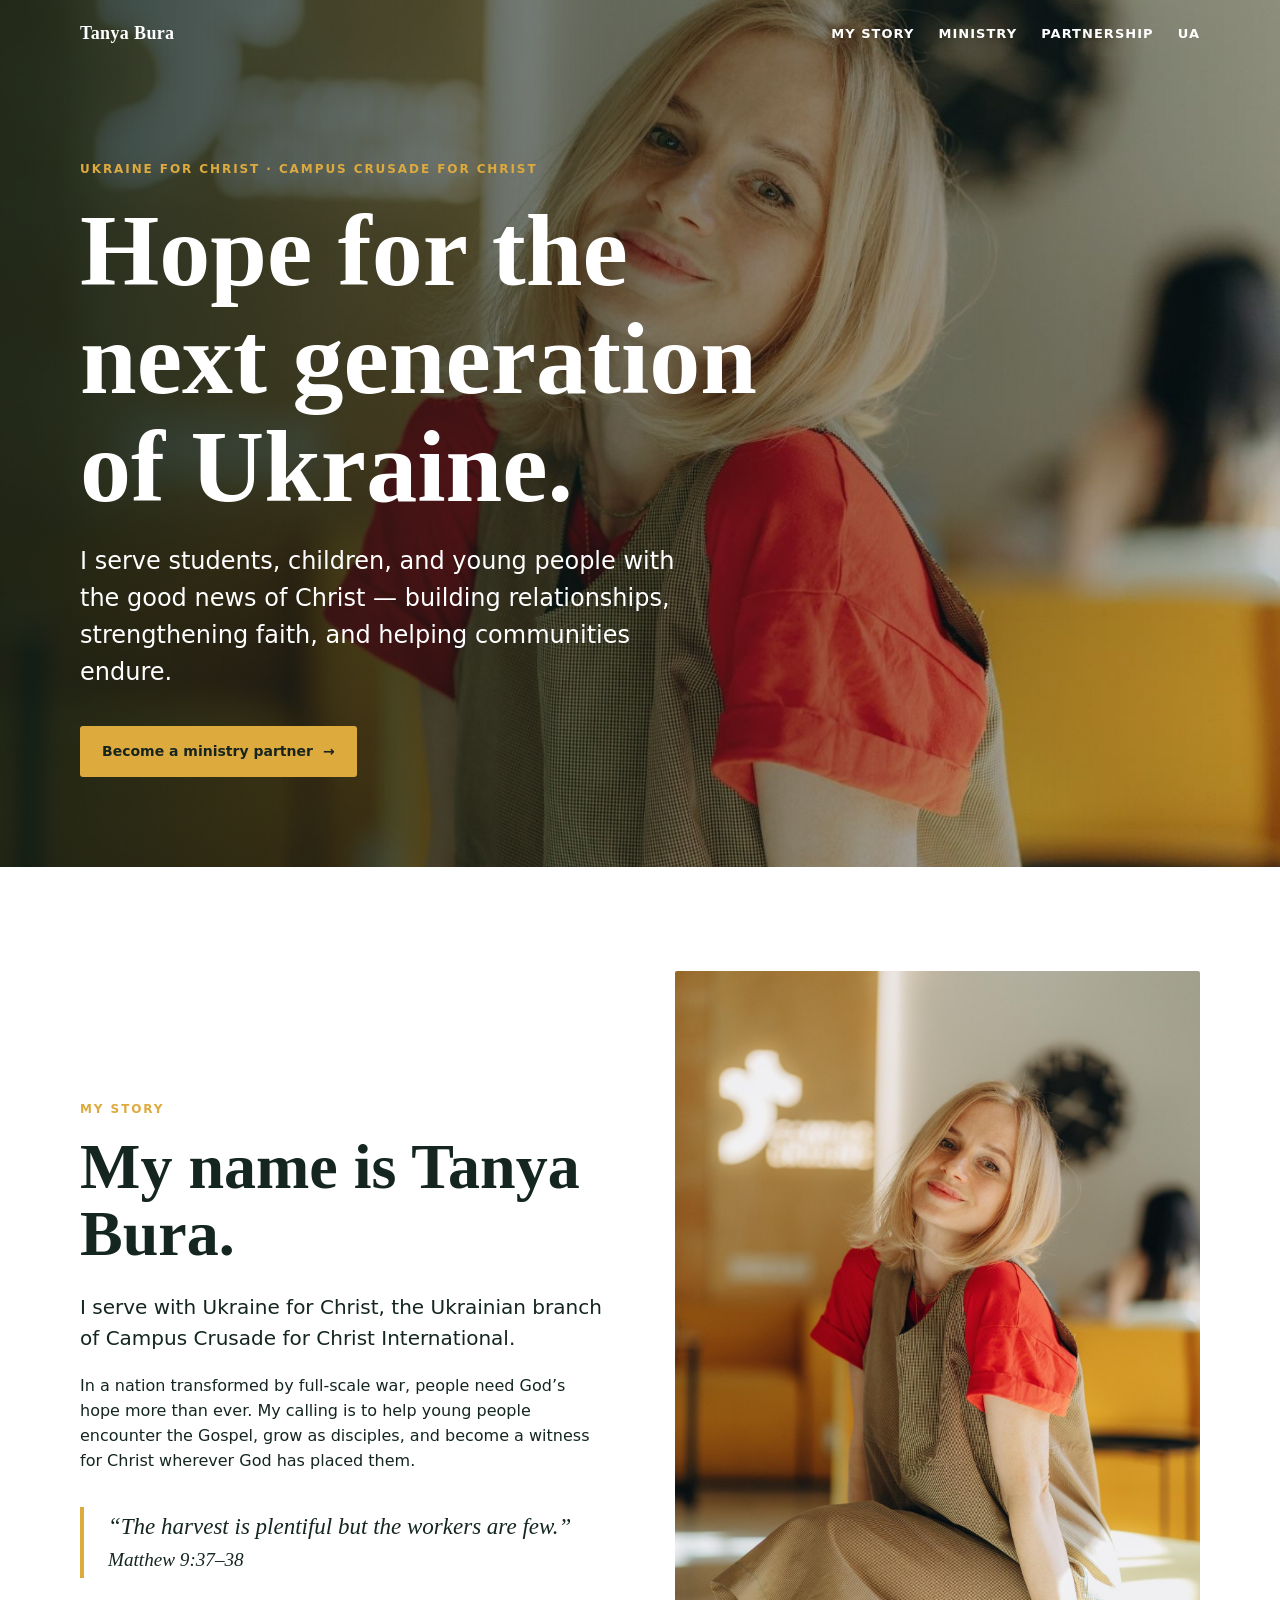
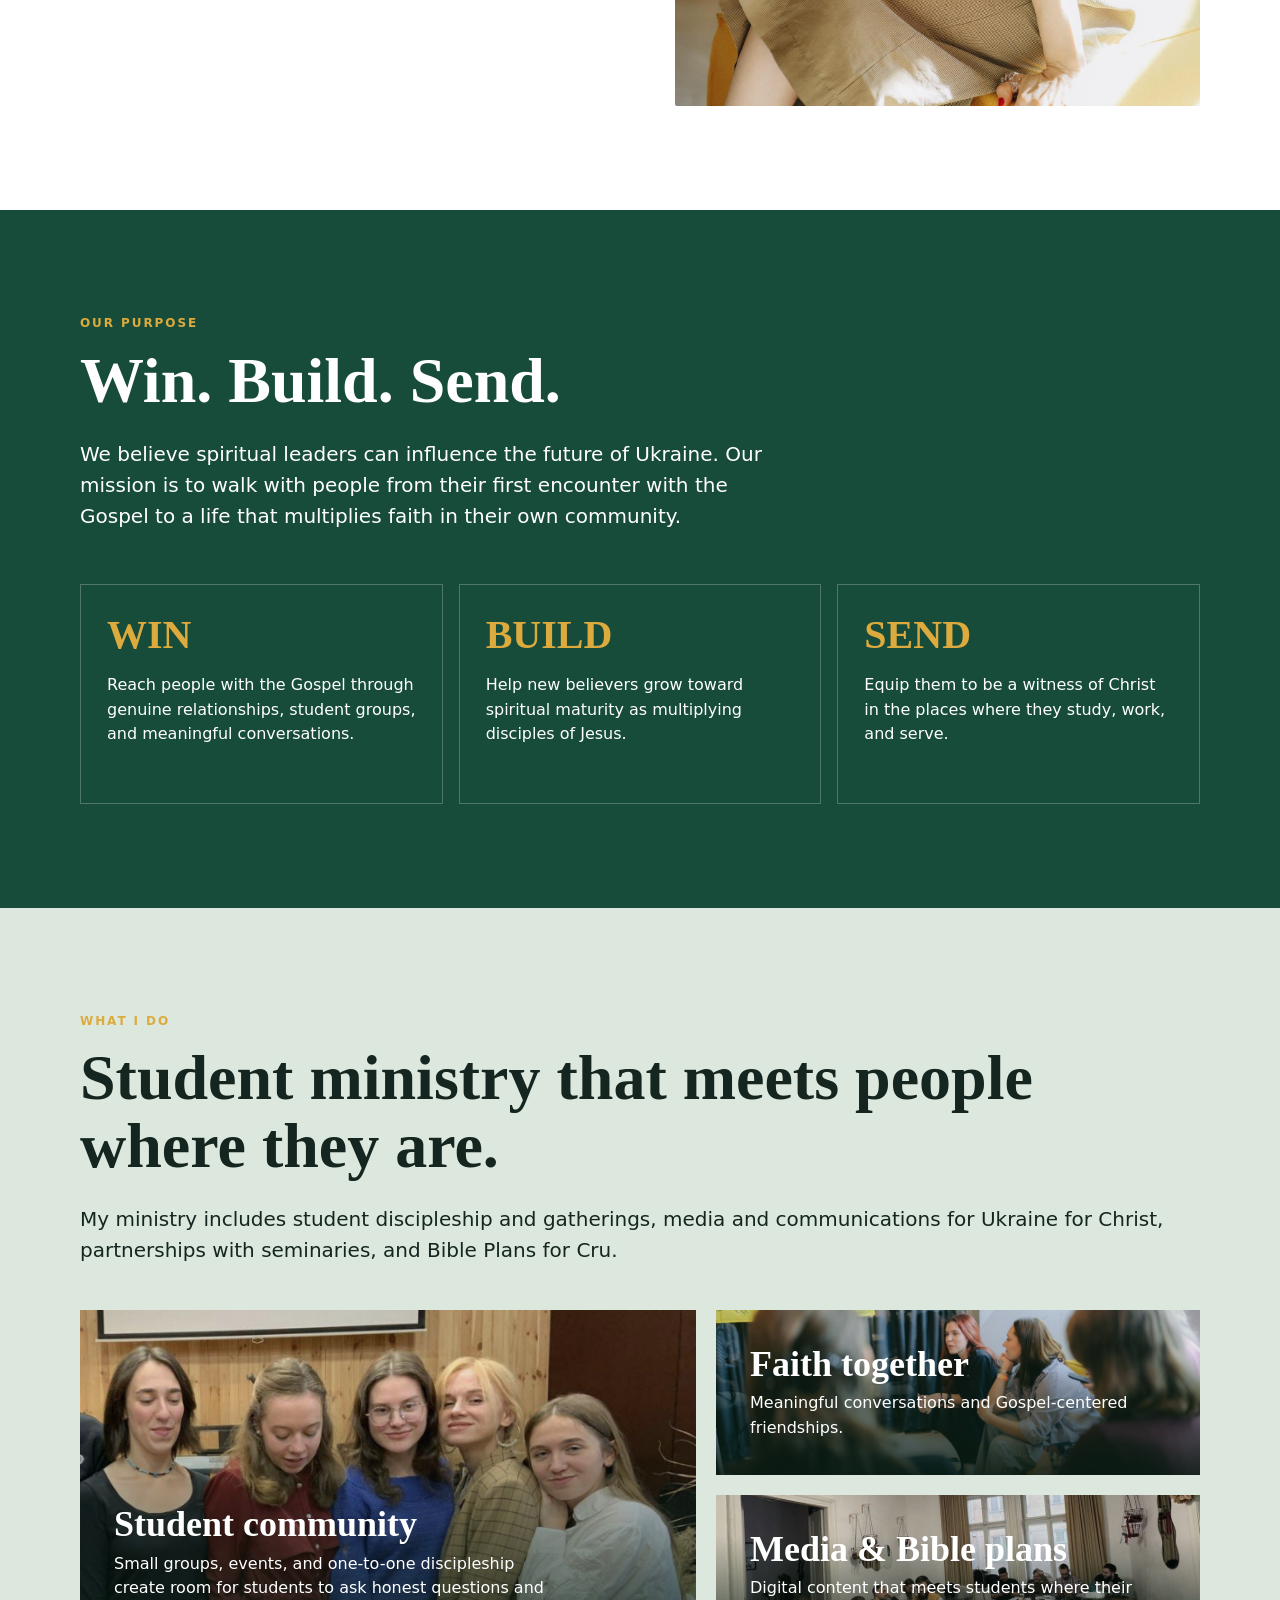
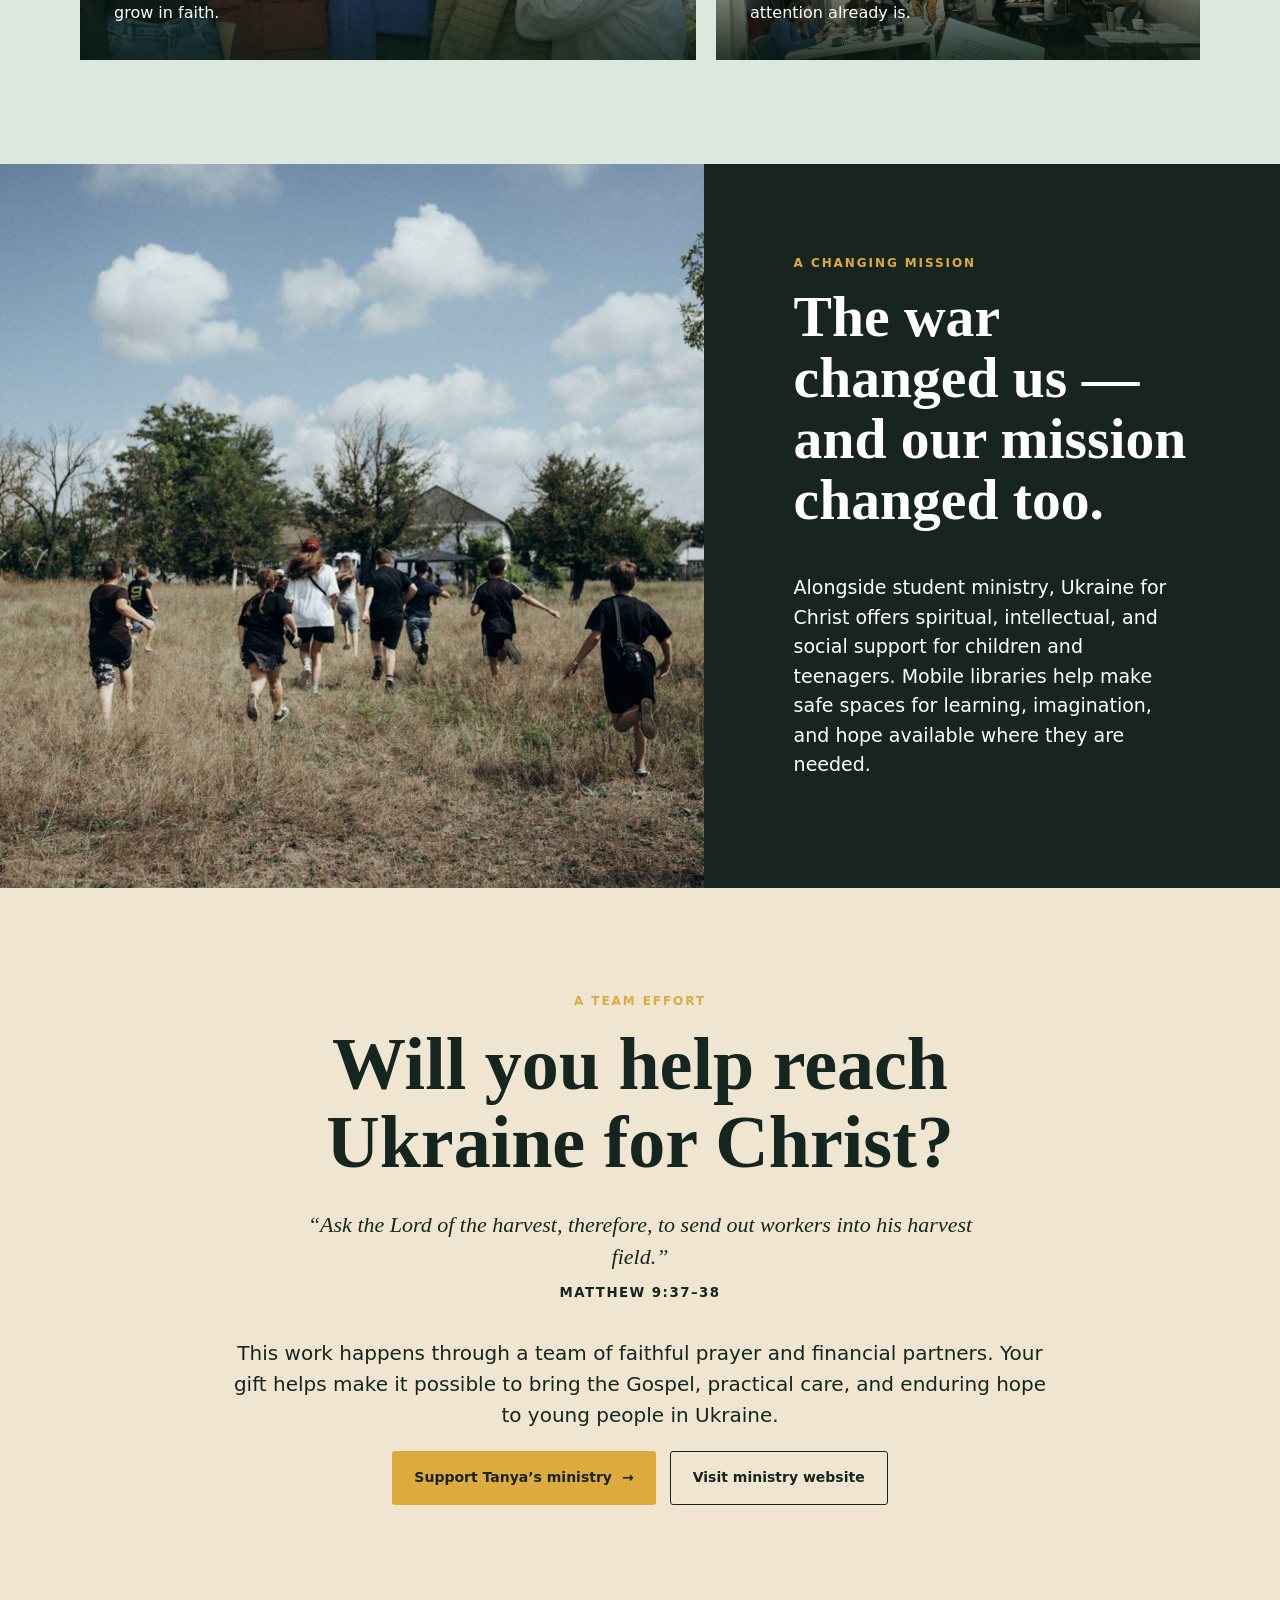
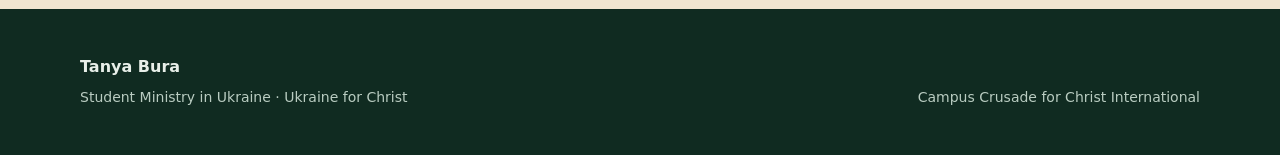
==== index.html @ 04dde5a3 "Publish Tanya Bura ministry support page" ====
<!doctype html>
<html lang="en">
<head>
  <meta charset="utf-8">
  <meta name="viewport" content="width=device-width, initial-scale=1">
  <meta http-equiv="refresh" content="0; url=tanya-bura-support.html">
  <title>Tanya Bura | Student Ministry in Ukraine</title>
  <link rel="canonical" href="tanya-bura-support.html">
</head>
<body>
  <p><a href="tanya-bura-support.html">Open Tanya Bura’s ministry page</a></p>
</body>
</html>
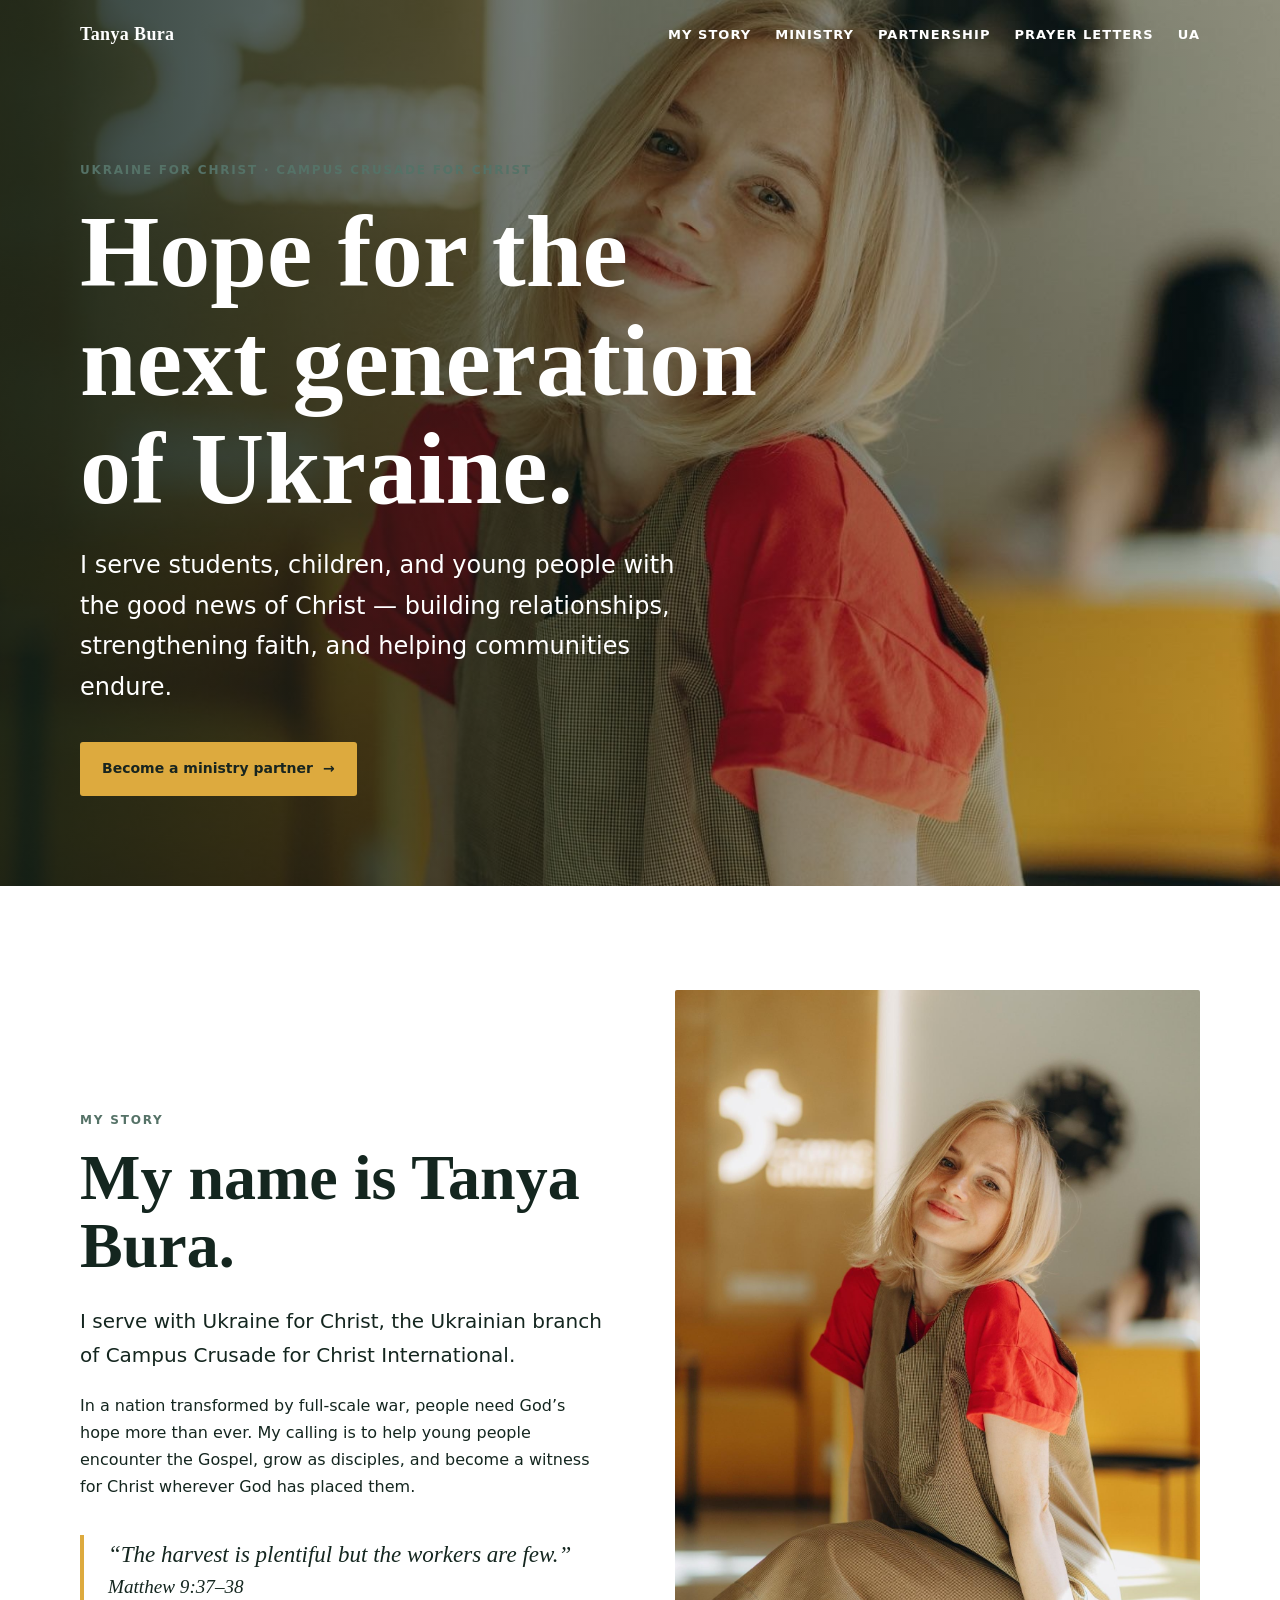
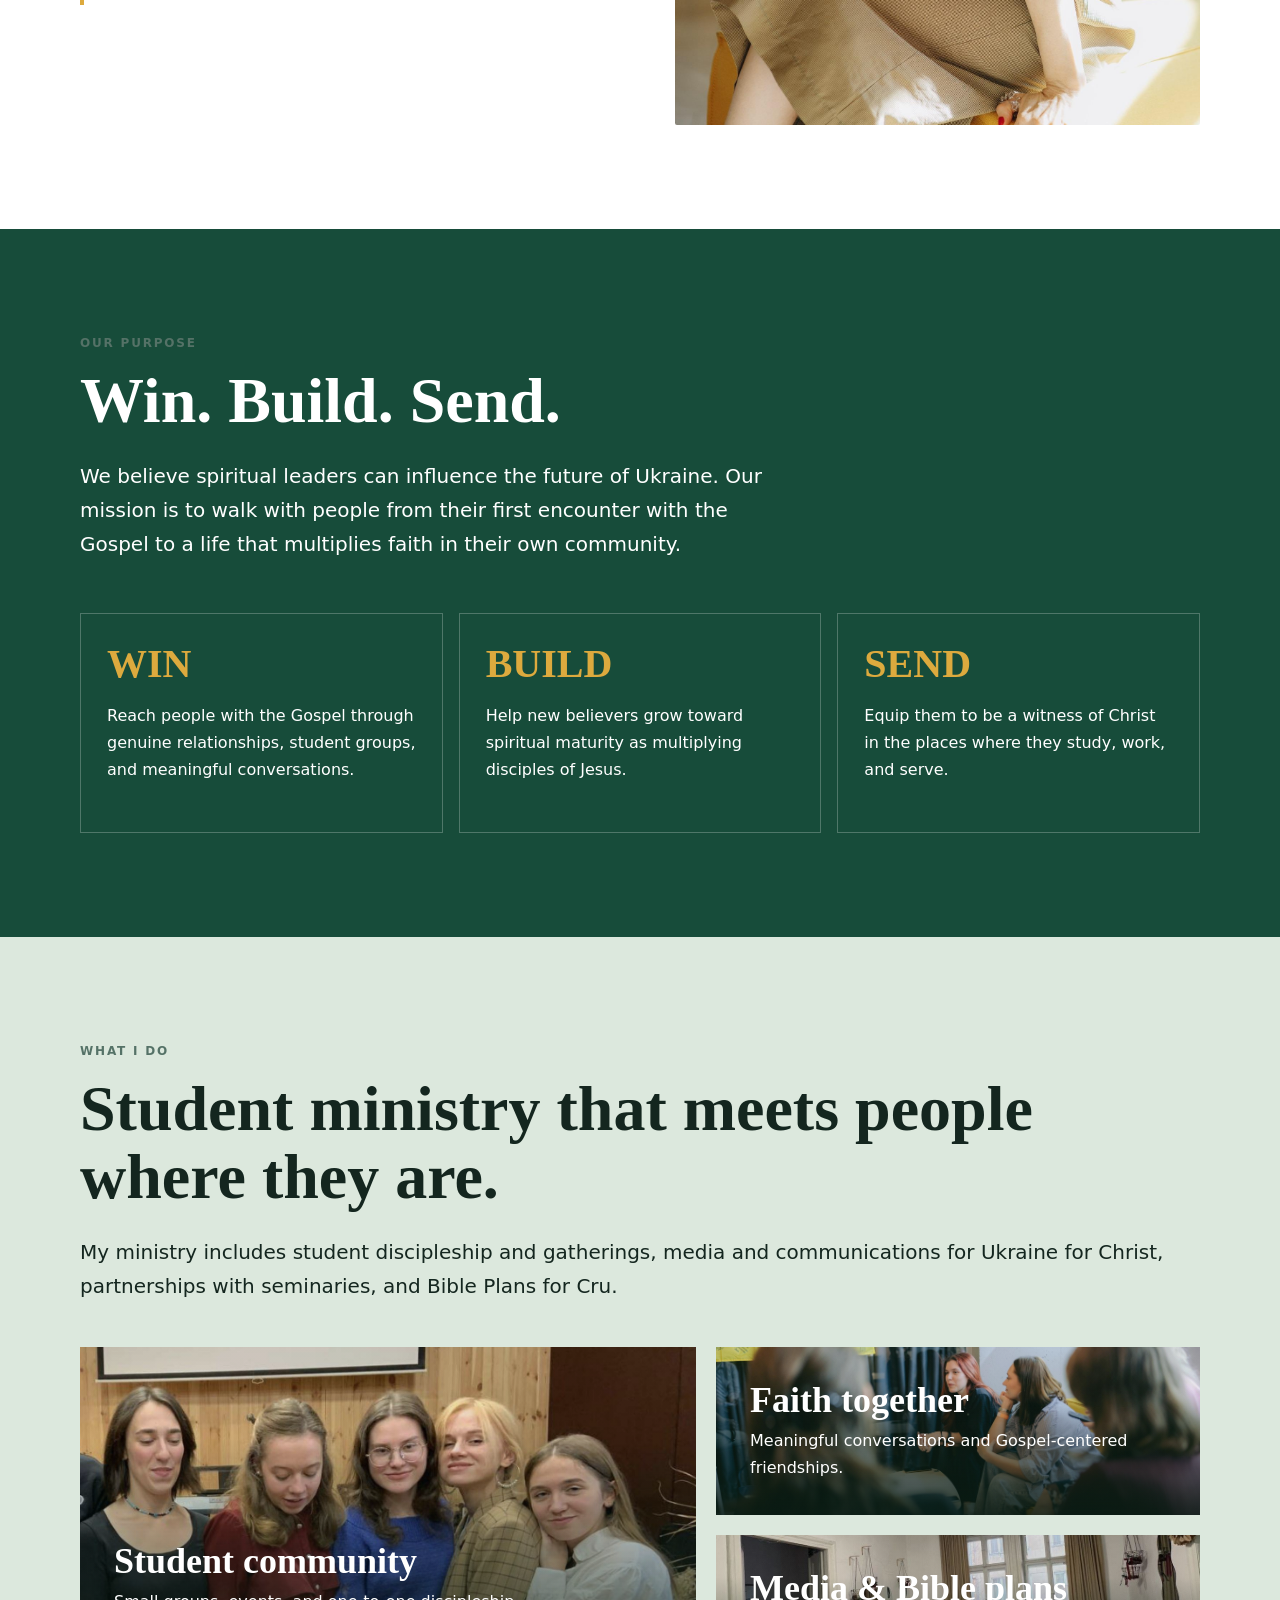
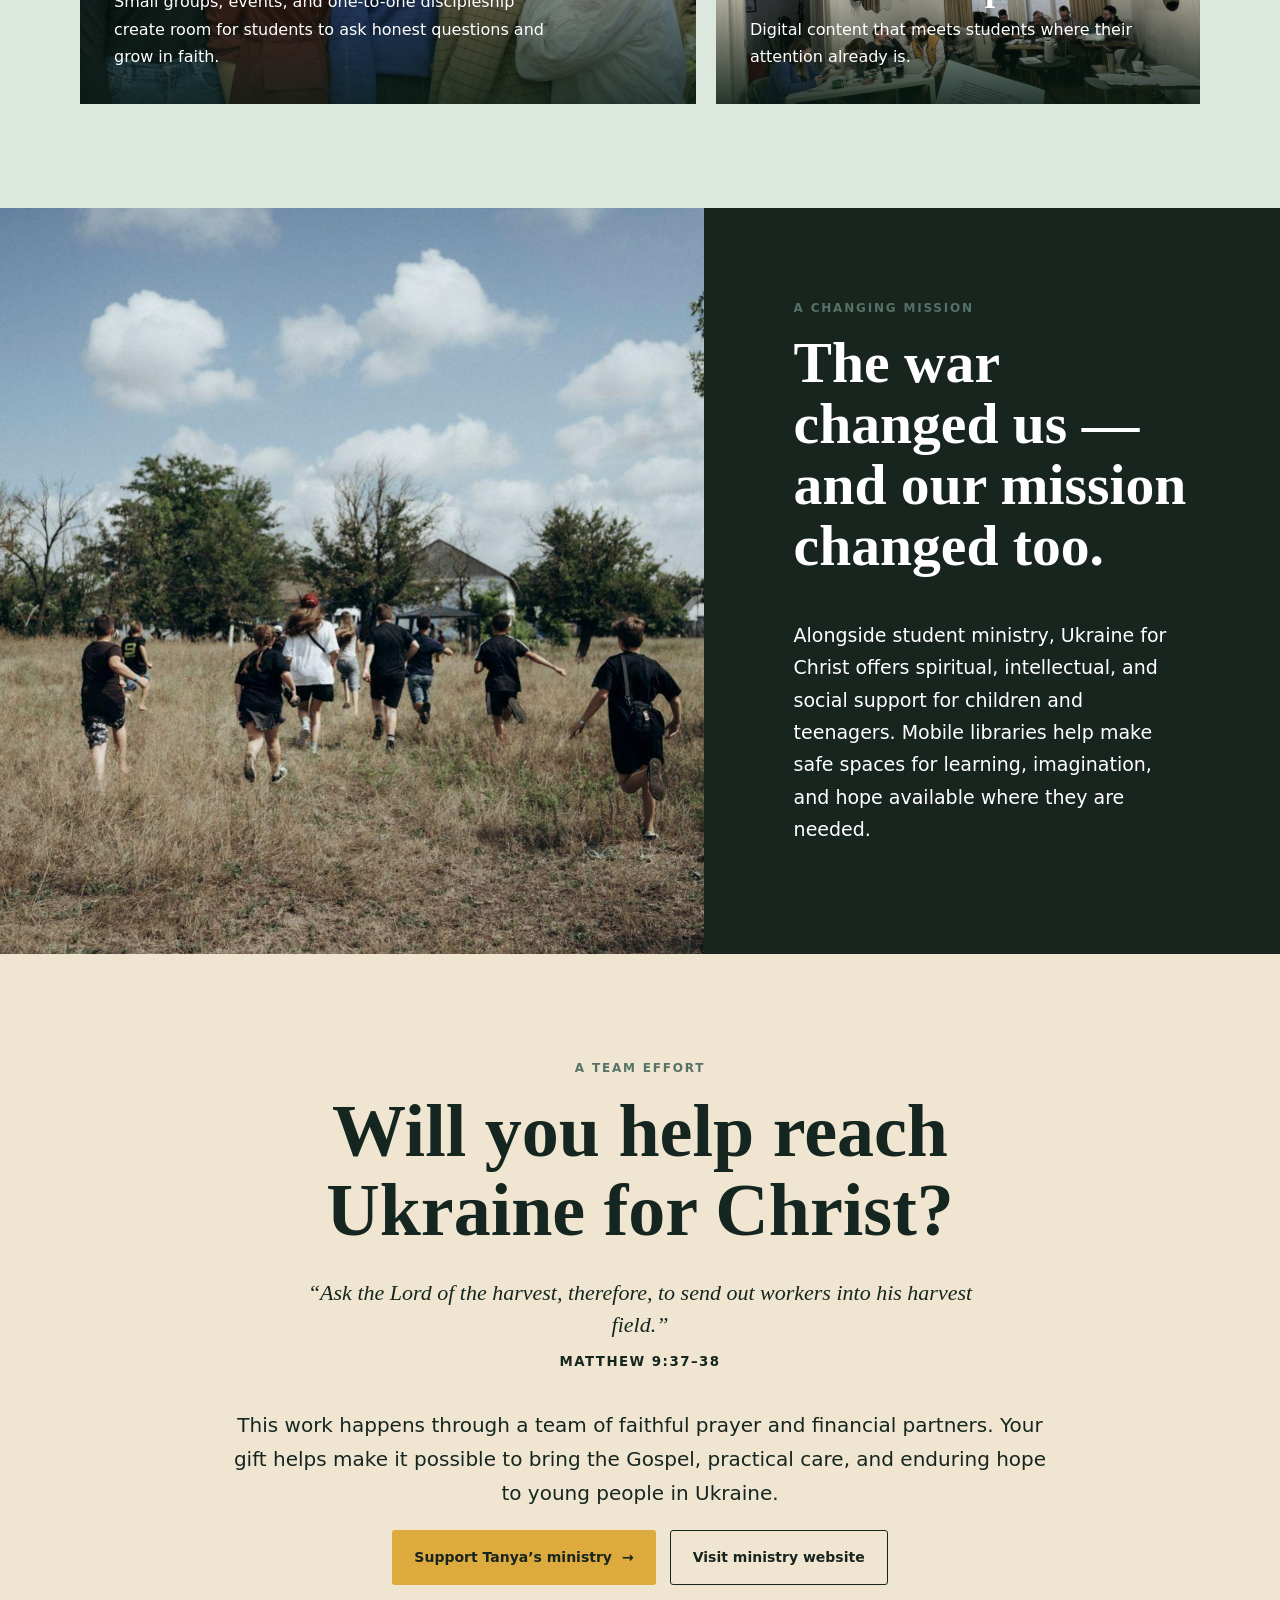
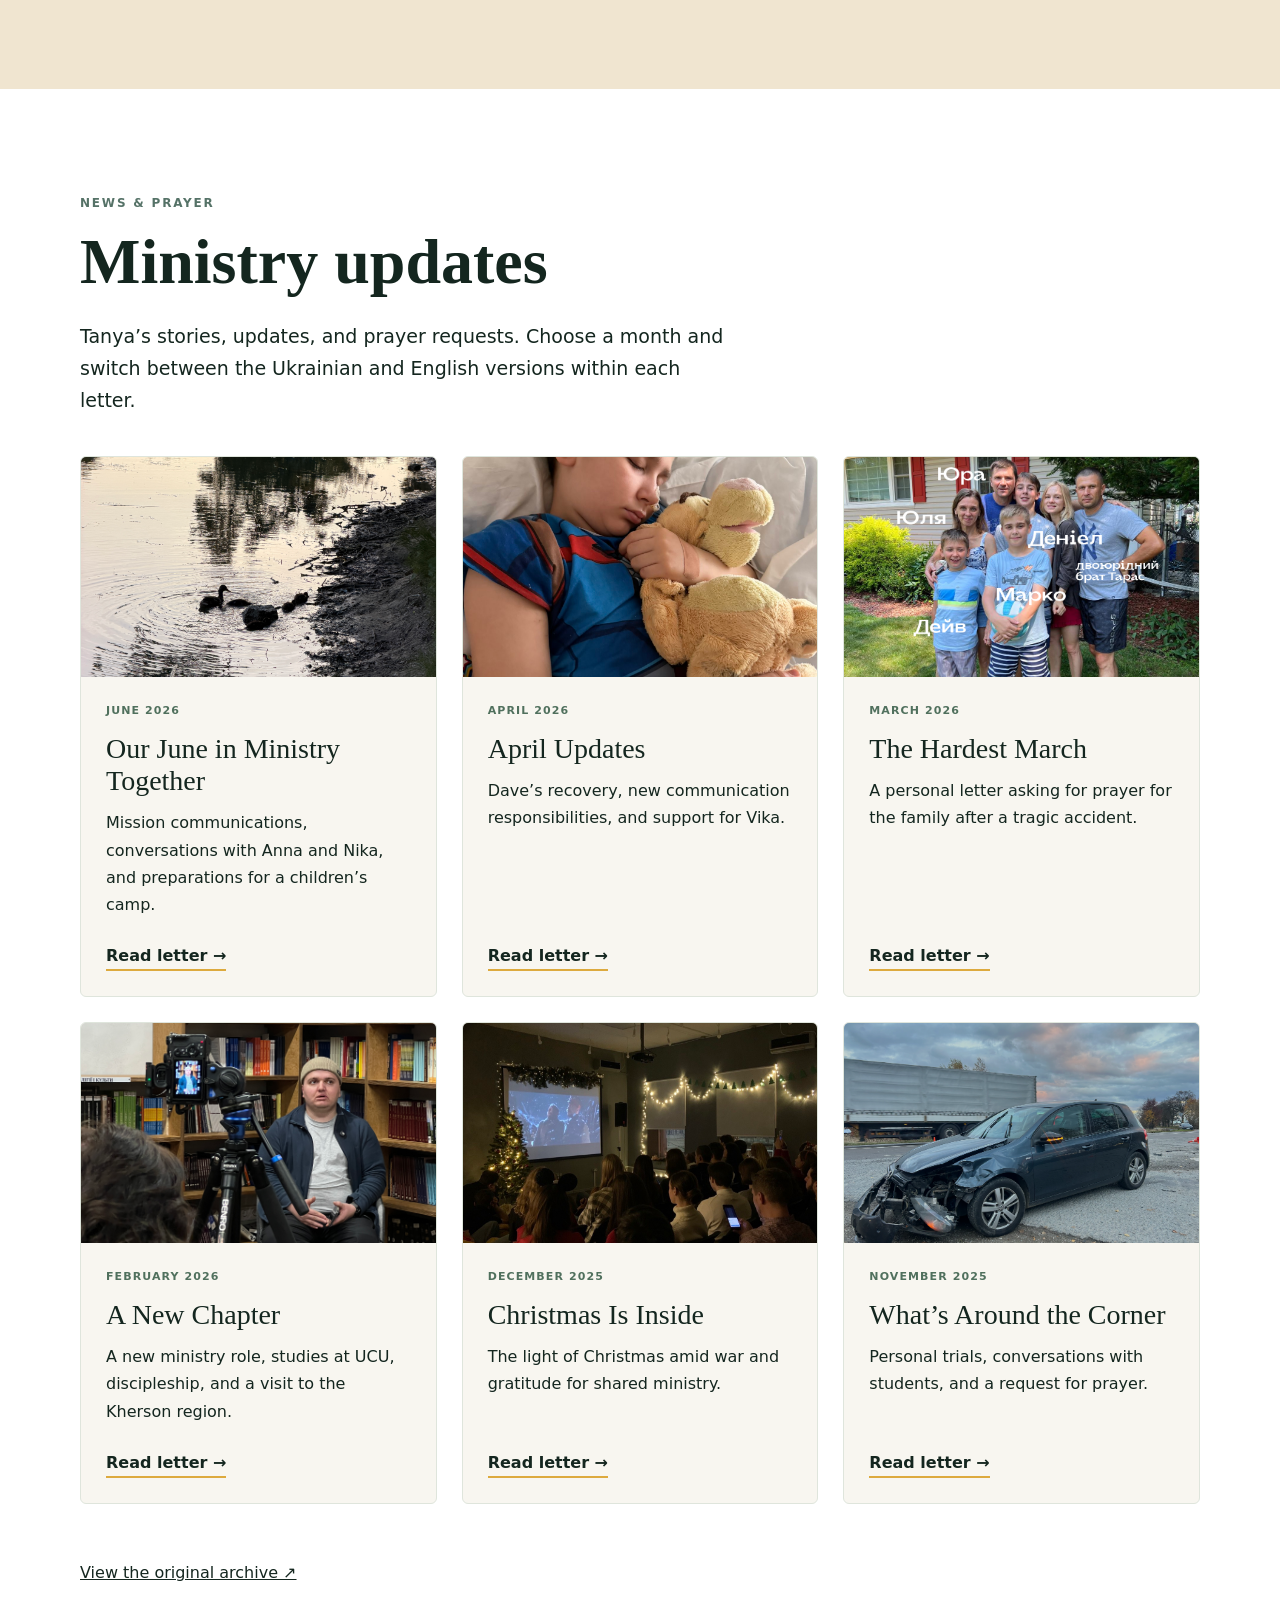
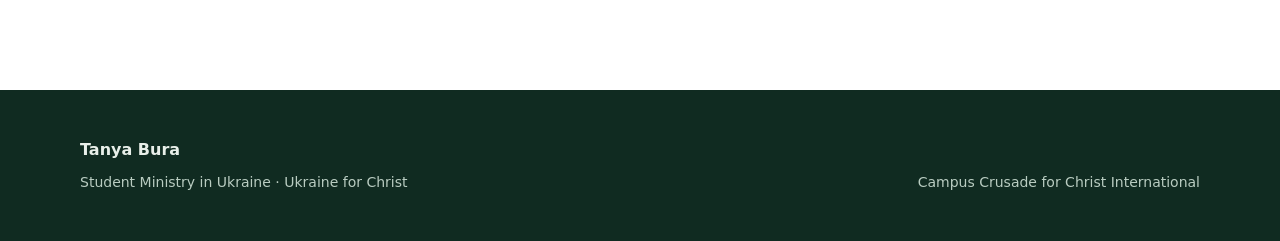
==== commit 63bf178d: "Publish six bilingual monthly prayer letters with local photos" ====
--- a/index.html
+++ b/index.html
@@ -1,13 +1 @@
-<!doctype html>
-<html lang="en">
-<head>
-  <meta charset="utf-8">
-  <meta name="viewport" content="width=device-width, initial-scale=1">
-  <meta http-equiv="refresh" content="0; url=tanya-bura-support.html">
-  <title>Tanya Bura | Student Ministry in Ukraine</title>
-  <link rel="canonical" href="tanya-bura-support.html">
-</head>
-<body>
-  <p><a href="tanya-bura-support.html">Open Tanya Bura’s ministry page</a></p>
-</body>
-</html>
+<!doctype html><html lang="uk"><head><meta charset="utf-8"><meta name="viewport" content="width=device-width,initial-scale=1"><title>Таня Бура</title></head><body><a href="tanya-bura-support.html">Відкрити сторінку / Open website</a><script>location.replace('tanya-bura-support.html'+location.search+location.hash);</script></body></html>
